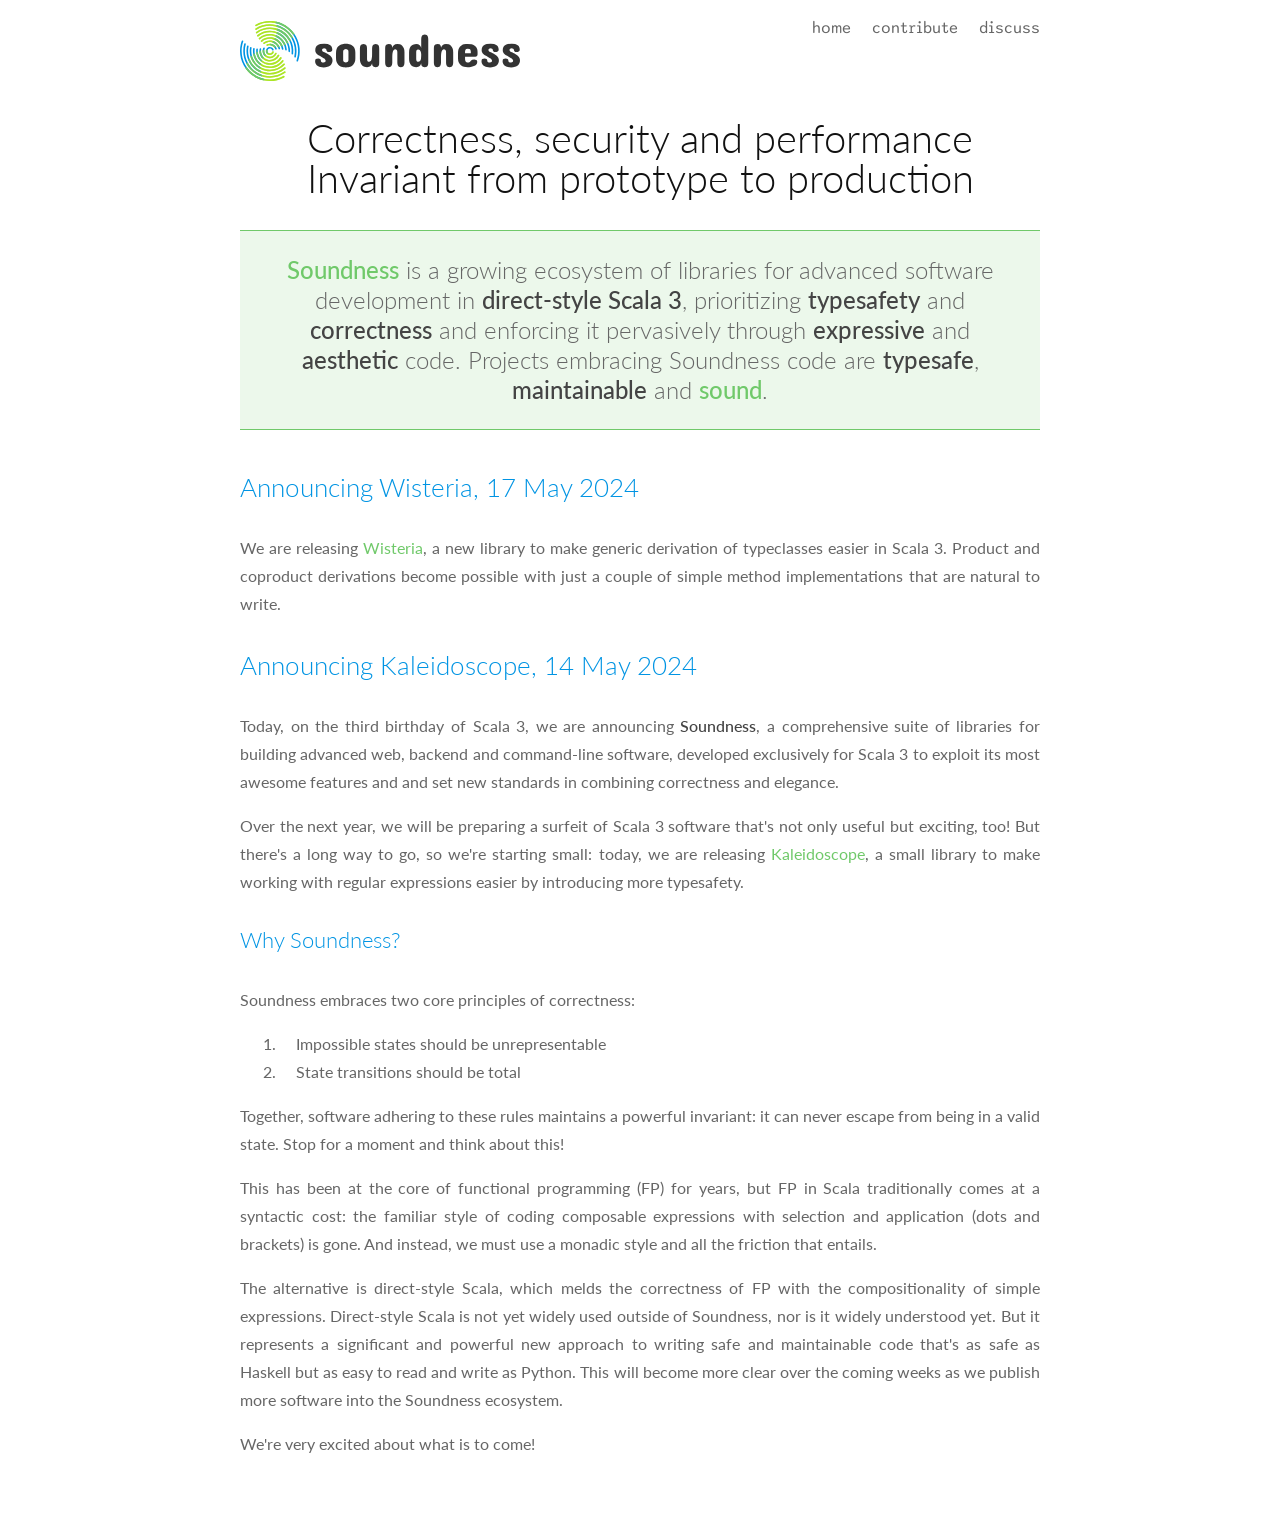
==== index.html @ fe956d38 "Initial commit" ====
<!doctype html>
<html>
    <head>
        <title>Soundness</title>
        <meta charset="utf-8" />
        <link rel="stylesheet" href="styles.css" />
        <link rel="icon" type="image/x-icon" href="/images/logo2.svg" />
    </head>
    <body>
        <nav>
            <ul>
                <li><a href="/">home</a></li>
                <li>
                    <a href="https://github.com/propensive/soundness"
                        >contribute</a
                    >
                </li>
                <li>
                    <a href="https://discord.com/invite/MBUrkTgMnA">discuss</a>
                </li>
            </ul>
        </nav>
        <main>
            <h1>
                Correctness, security and performance<br />Invariant from
                prototype to production
            </h1>
            <section>
                <p class="intro">
                    <b class="highlight">Soundness</b> is a growing ecosystem of
                    libraries for advanced software development in
                    <b>direct-style Scala 3</b>, prioritizing
                    <b>typesafety</b> and <b>correctness</b> and enforcing it
                    pervasively through <b>expressive</b> and
                    <b>aesthetic</b> code. Projects embracing Soundness code are
                    <b>typesafe</b>, <b>maintainable</b> and
                    <b class="highlight">sound</b>.
                </p>
            </section>
            <h2>Announcing Wisteria, 17 May 2024</h2>
            <p>
                We are releasing <a href="/wisteria">Wisteria</a>, a new library
                to make generic derivation of typeclasses easier in Scala 3.
                Product and coproduct derivations become possible with just a
                couple of simple method implementations that are natural to
                write.
            </p>
            <h2>Announcing Kaleidoscope, 14 May 2024</h2>
            <p>
                Today, on the third birthday of Scala 3, we are announcing
                <b>Soundness</b>, a comprehensive suite of libraries for
                building advanced web, backend and command-line software,
                developed exclusively for Scala 3 to exploit its most awesome
                features and and set new standards in combining correctness and
                elegance.
            </p>
            <p>
                Over the next year, we will be preparing a surfeit of Scala 3
                software that's not only useful but exciting, too! But there's a
                long way to go, so we're starting small: today, we are releasing
                <a href="/kaleidoscope">Kaleidoscope</a>, a small library to
                make working with regular expressions easier by introducing more
                typesafety.
            </p>
            <h3>Why Soundness?</h3>
            <p>Soundness embraces two core principles of correctness:</p>
            <ol>
                <li>Impossible states should be unrepresentable</li>
                <li>State transitions should be total</li>
            </ol>
            <p>
                Together, software adhering to these rules maintains a powerful
                invariant: it can never escape from being in a valid state. Stop
                for a moment and think about this!
            </p>
            <p>
                This has been at the core of functional programming (FP) for
                years, but FP in Scala traditionally comes at a syntactic cost:
                the familiar style of coding composable expressions with
                selection and application (dots and brackets) is gone. And
                instead, we must use a monadic style and all the friction that
                entails.
            </p>
            <p>
                The alternative is direct-style Scala, which melds the
                correctness of FP with the compositionality of simple
                expressions. Direct-style Scala is not yet widely used outside
                of Soundness, nor is it widely understood yet. But it represents
                a significant and powerful new approach to writing safe and
                maintainable code that's as safe as Haskell but as easy to read
                and write as Python. This will become more clear over the coming
                weeks as we publish more software into the Soundness ecosystem.
            </p>
            <p>We're very excited about what is to come!</p>
        </main>
    </body>
</html>
---- styles.css ----
@import url('https://fonts.googleapis.com/css2?family=Sono:wght,MONO@200..800,0..1&display=swap');
@import url('https://fonts.googleapis.com/css2?family=Lato:ital,wght@0,100;0,300;0,400;0,700;0,900;1,100;1,300;1,400;1,700;1,900&display=swap');
body { margin: 0; font-family: Lato; line-height: 1.75; font-size: min(16px, calc(1.2vw + 4px)); color: #666666; font-variation-settings: "MONO" 0; text-size-adjust: none; }
b { color: #444444; font-weight: 500; }
a { color: #70c96aff; text-decoration: none; }
a:hover { color: #70c96acc; text-decoration: underline; }
pre { font-family: Sono; background-color: #331033; color: #cb8; border-top: solid 1px black; border-bottom: solid 1px black; font-size: 0.9rem; font-variation-settings: "MONO" 1; padding: 0.8em 1em; margin: 1em -1em; border-radius: 0.4em; line-height: 1.3em; overflow-x: auto; }
p { text-align: justify; }
p img { width: 16em; float: right; margin: 0 -1em 0 1em; shape-outside: circle(); }
h1 { color: #111; font-size: 2.5em; line-height: 1; text-align: center; font-weight: 300; }
h2 { color: #0094e3; font-size: 1.6em; font-weight: 300; line-height: 2; }
h3 { color: #0094e3; font-size: 1.4em; font-weight: 300; line-height: 2; }
h4 { color: #0094e3; font-size: 1.2em; font-weight: 300; line-height: 2; }
.intro { font-size: 1.5em; line-height: 1.25; text-align: center; font-weight: 300; }
.highlight { color: #70c96aff; }
code { font-family: Sono; font-variation-settings: "MONO" 1; font-size: 0.95em; background-color: #abe52b22; padding: 0 0.1em; border: solid 1px #abe52b55; border-radius: 0.2em; }
nav { font-family: Sono; padding: 0 0 0 0; right: 0; background-image: url('images/logo.svg'); background-repeat: no-repeat; background-size: 17.5rem; background-position: calc(50vw - min(800px, 90vw)/2) 10px; height: 5rem; }
nav ul { padding: 0; text-align: right; margin: 0.7rem calc(50vw - min(800px, 90vw)/2) 0.5rem 0; }
nav li { display: inline-block; margin: 0.2rem 0 0 1rem; border-bottom: solid 1px transparent; transition: ease-in-out 0.1s all; }
nav li:hover { border-bottom: solid 0.1rem #70c96a; }
nav li a { line-height; 2; text-decoration: none !important; color: inherit; transition: ease-in-out 0.1s all; }
section { border: solid 0.04rem #70c96aff; background-color: #70c96a22; border-left: none; border-right: none; padding: 0 1.4rem; margin: 2em 0; }
main { width: min(800px, 90vw); margin: 0 auto 0; padding: 0 0 3em 0; }
main li { padding-left: 1em; }

@media (max-device-width: 480px) {
  body { text-size-adjust: 133%; }
  nav { height: 12.5em; background-size: 80vw; background-position-y: 2em; }
}

@media (prefers-color-scheme: dark) {
  body { background-color: #111; color: #cccccc; }
  h1 { color: #eee; }
  nav { background-image: url('images/logo-dark.svg'); }
  .intro { color: #ccc; }
  b { color: #fff; }
}
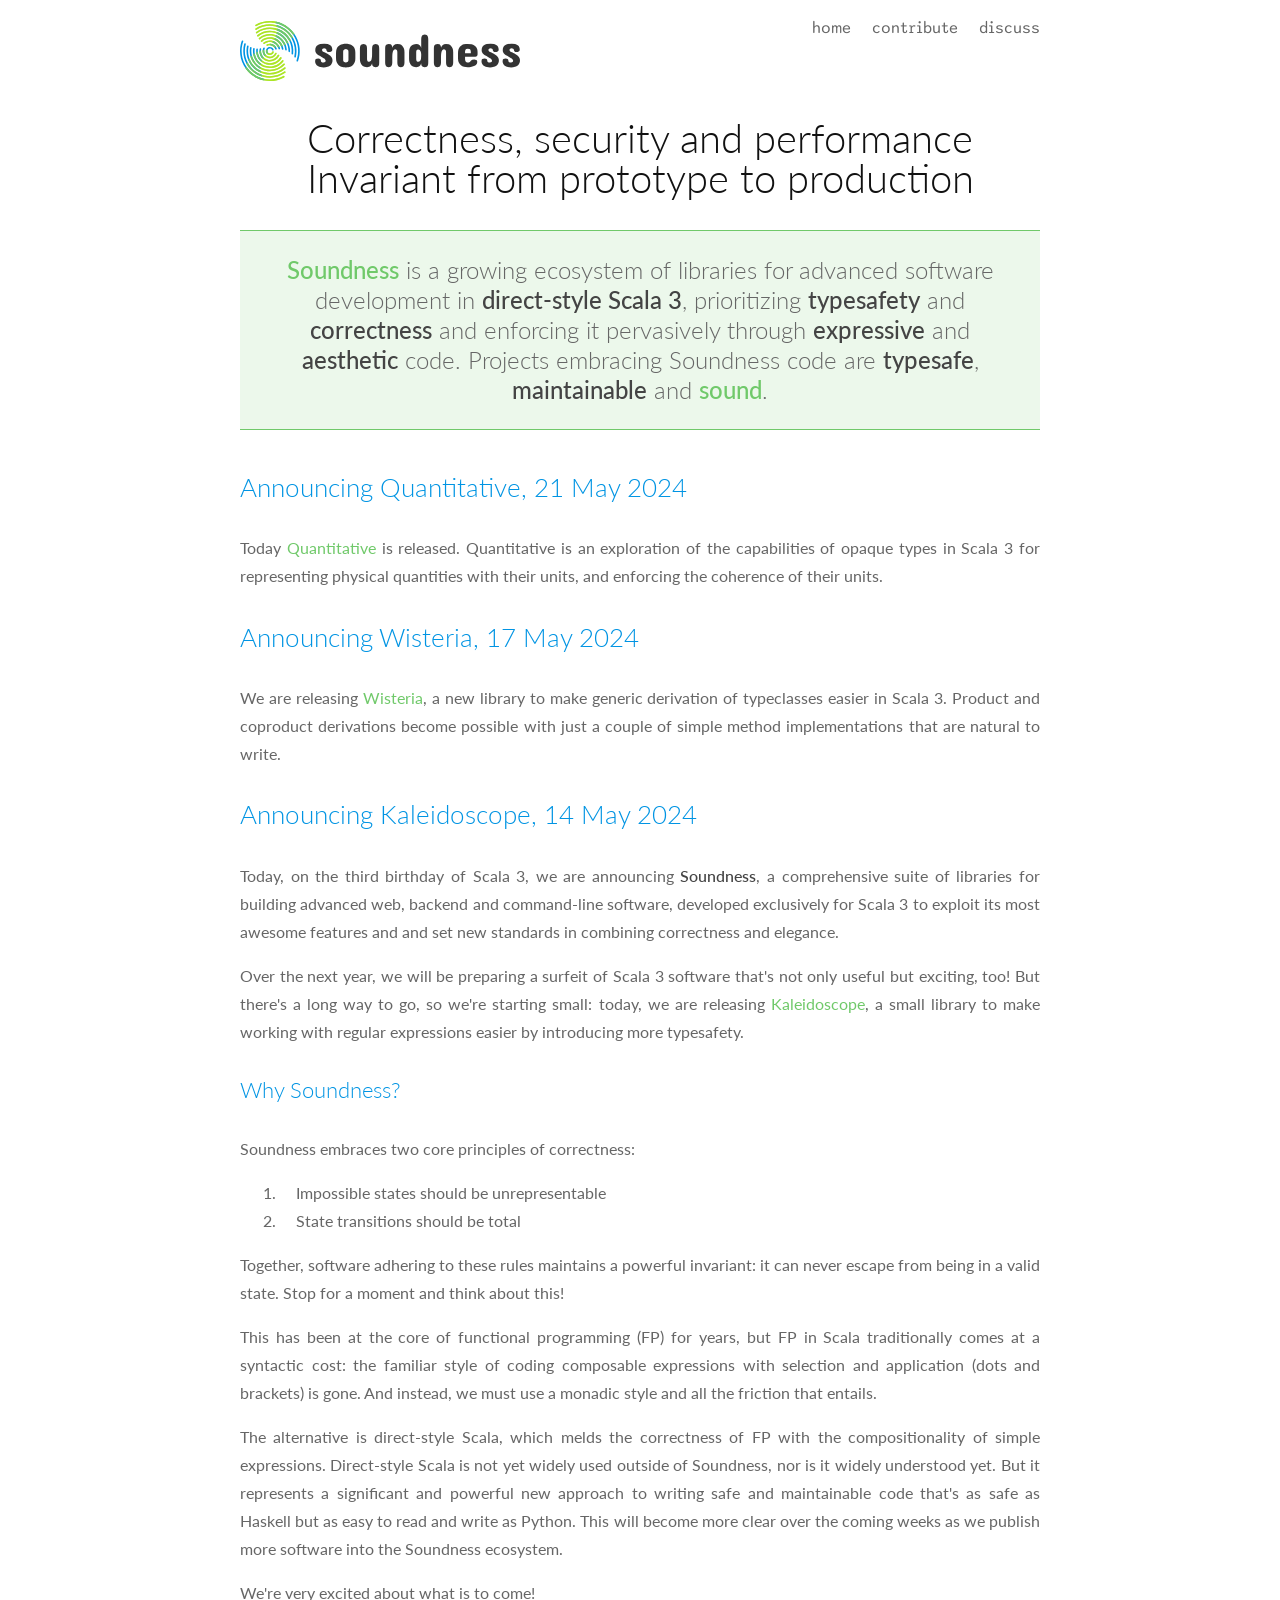
==== commit ad19658d: "Update index.html" ====
--- a/index.html
+++ b/index.html
@@ -37,6 +37,13 @@
                     <b class="highlight">sound</b>.
                 </p>
             </section>
+            <h2>Announcing Quantitative, 21 May 2024</h2>
+            <p>
+                Today <a href="/quantitative">Quantitative</a> is released. Quantitative
+		is an exploration of the capabilities of opaque types in Scala 3 for
+		representing physical quantities with their units, and
+		enforcing the coherence of their units.
+	    </p>
             <h2>Announcing Wisteria, 17 May 2024</h2>
             <p>
                 We are releasing <a href="/wisteria">Wisteria</a>, a new library
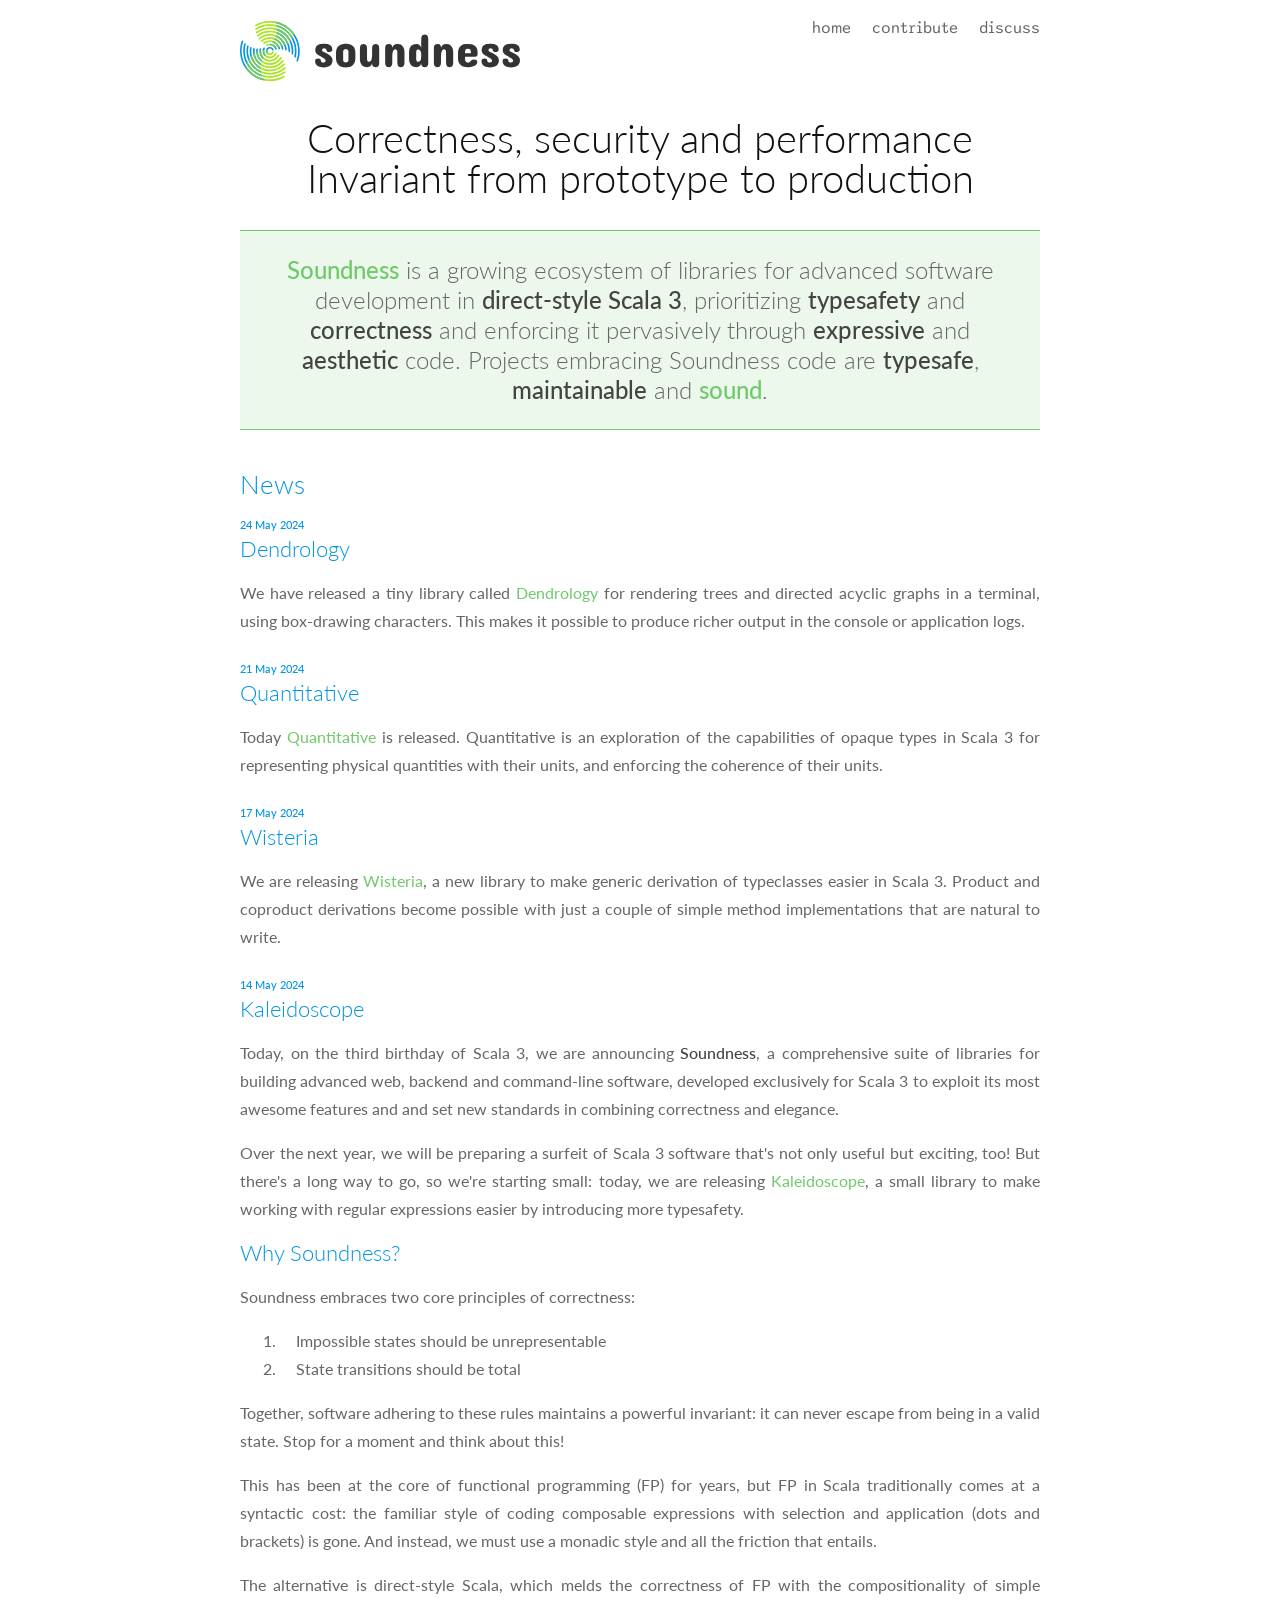
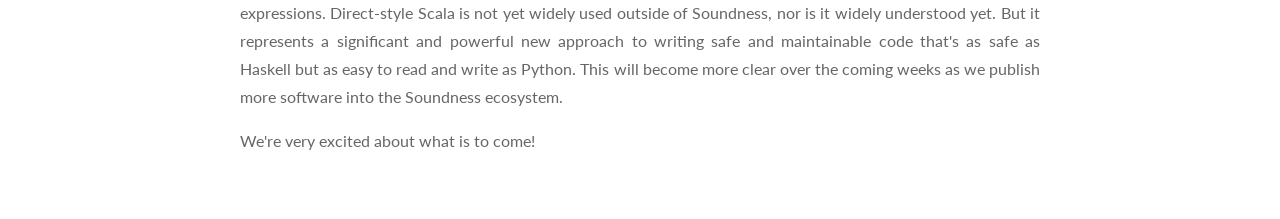
==== commit fa448930: "More releases" ====
--- a/index.html
+++ b/index.html
@@ -37,14 +37,22 @@
                     <b class="highlight">sound</b>.
                 </p>
             </section>
-            <h2>Announcing Quantitative, 21 May 2024</h2>
+            <h2>News</h2>
+            <h3><span class="date">24 May 2024<br></span>Dendrology</h3>
+            <p>
+		We have released a tiny library called <a
+		href="/dendrology">Dendrology</a> for rendering trees and
+		directed acyclic graphs in a terminal, using box-drawing
+		characters. This makes it possible to produce richer output in
+		the console or application logs.</p>
+            <h3><span class="date">21 May 2024<br></span>Quantitative</h3>
             <p>
                 Today <a href="/quantitative">Quantitative</a> is released. Quantitative
 		is an exploration of the capabilities of opaque types in Scala 3 for
 		representing physical quantities with their units, and
 		enforcing the coherence of their units.
 	    </p>
-            <h2>Announcing Wisteria, 17 May 2024</h2>
+            <h3><span class="date">17 May 2024<br></span>Wisteria</h3>
             <p>
                 We are releasing <a href="/wisteria">Wisteria</a>, a new library
                 to make generic derivation of typeclasses easier in Scala 3.
@@ -52,7 +60,7 @@
                 couple of simple method implementations that are natural to
                 write.
             </p>
-            <h2>Announcing Kaleidoscope, 14 May 2024</h2>
+            <h3><span class="date">14 May 2024<br></span>Kaleidoscope</h3>
             <p>
                 Today, on the third birthday of Scala 3, we are announcing
                 <b>Soundness</b>, a comprehensive suite of libraries for
--- a/styles.css
+++ b/styles.css
@@ -8,9 +8,10 @@
 p { text-align: justify; }
 p img { width: 16em; float: right; margin: 0 -1em 0 1em; shape-outside: circle(); }
 h1 { color: #111; font-size: 2.5em; line-height: 1; text-align: center; font-weight: 300; }
-h2 { color: #0094e3; font-size: 1.6em; font-weight: 300; line-height: 2; }
-h3 { color: #0094e3; font-size: 1.4em; font-weight: 300; line-height: 2; }
-h4 { color: #0094e3; font-size: 1.2em; font-weight: 300; line-height: 2; }
+h2 { color: #0094e3; font-size: 1.6em; font-weight: 300; margin: 0; }
+h3 { color: #0094e3; font-size: 1.4em; font-weight: 300; margin: 0; line-height: 1.25; }
+h4 { color: #0094e3; font-size: 1.2em; font-weight: 300; margin: 0; }
+.date { font-size: 0.5em; font-weight: 450; }
 .intro { font-size: 1.5em; line-height: 1.25; text-align: center; font-weight: 300; }
 .highlight { color: #70c96aff; }
 code { font-family: Sono; font-variation-settings: "MONO" 1; font-size: 0.95em; background-color: #abe52b22; padding: 0 0.1em; border: solid 1px #abe52b55; border-radius: 0.2em; }
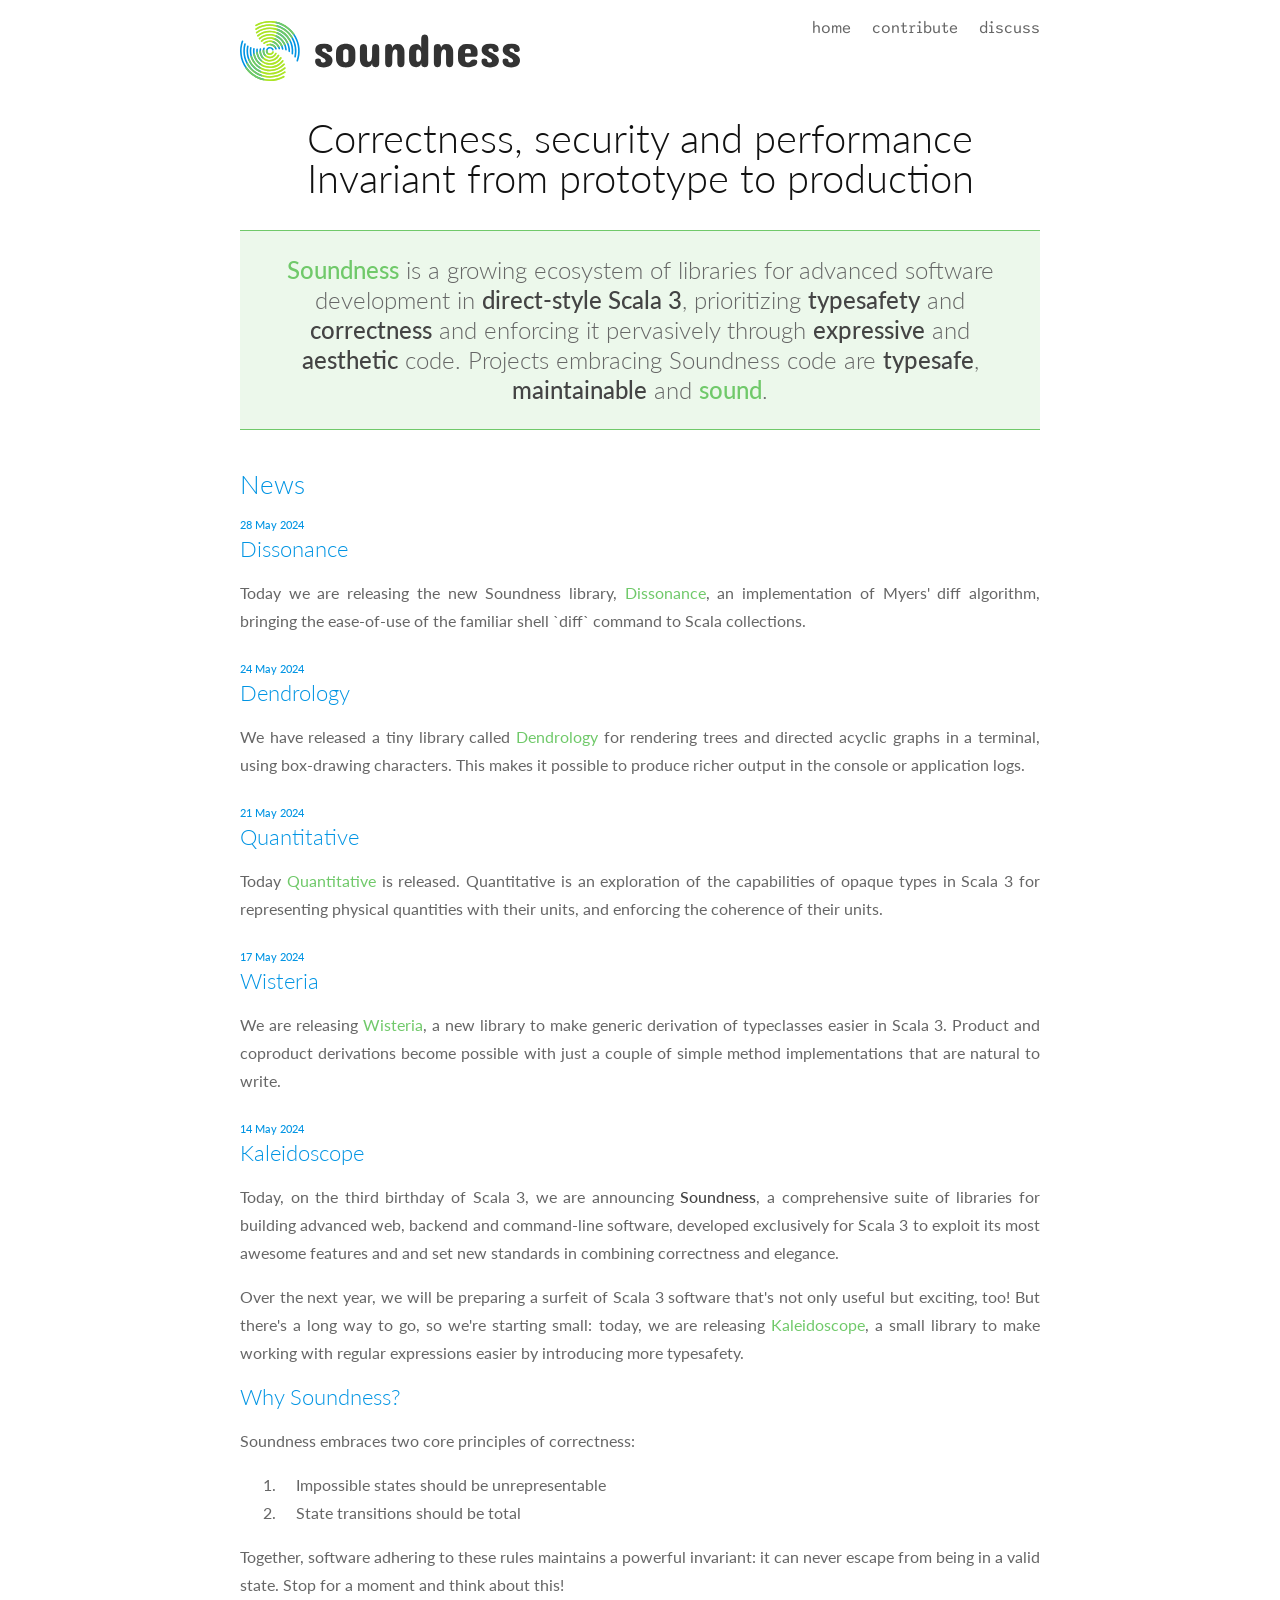
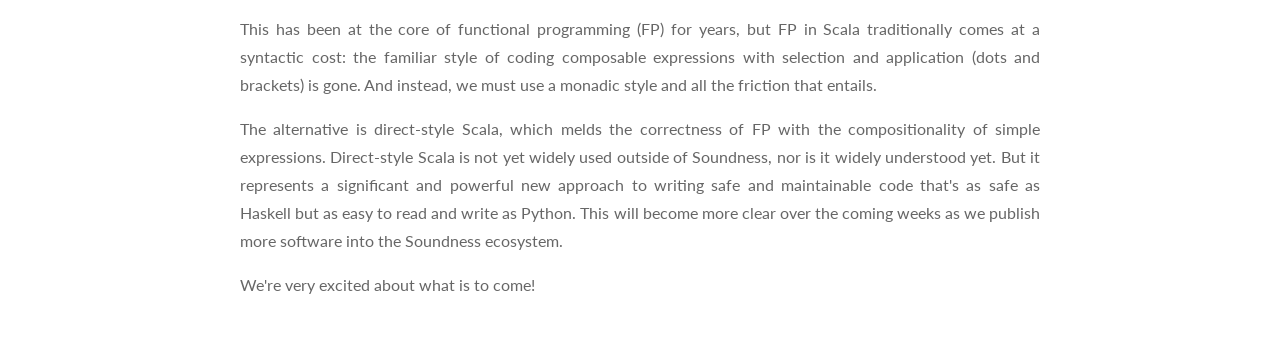
==== commit e4a7cd34: "Annonuce Dissonance on home page" ====
--- a/index.html
+++ b/index.html
@@ -38,6 +38,13 @@
                 </p>
             </section>
             <h2>News</h2>
+            <h3><span class="date">28 May 2024<br></span>Dissonance</h3>
+            <p>
+		Today we are releasing the new Soundness library, <a
+		href="/dissonance">Dissonance</a>, an implementation of Myers'
+		diff algorithm, bringing the ease-of-use of the familiar shell
+		`diff` command to Scala collections.
+	    </p>
             <h3><span class="date">24 May 2024<br></span>Dendrology</h3>
             <p>
 		We have released a tiny library called <a
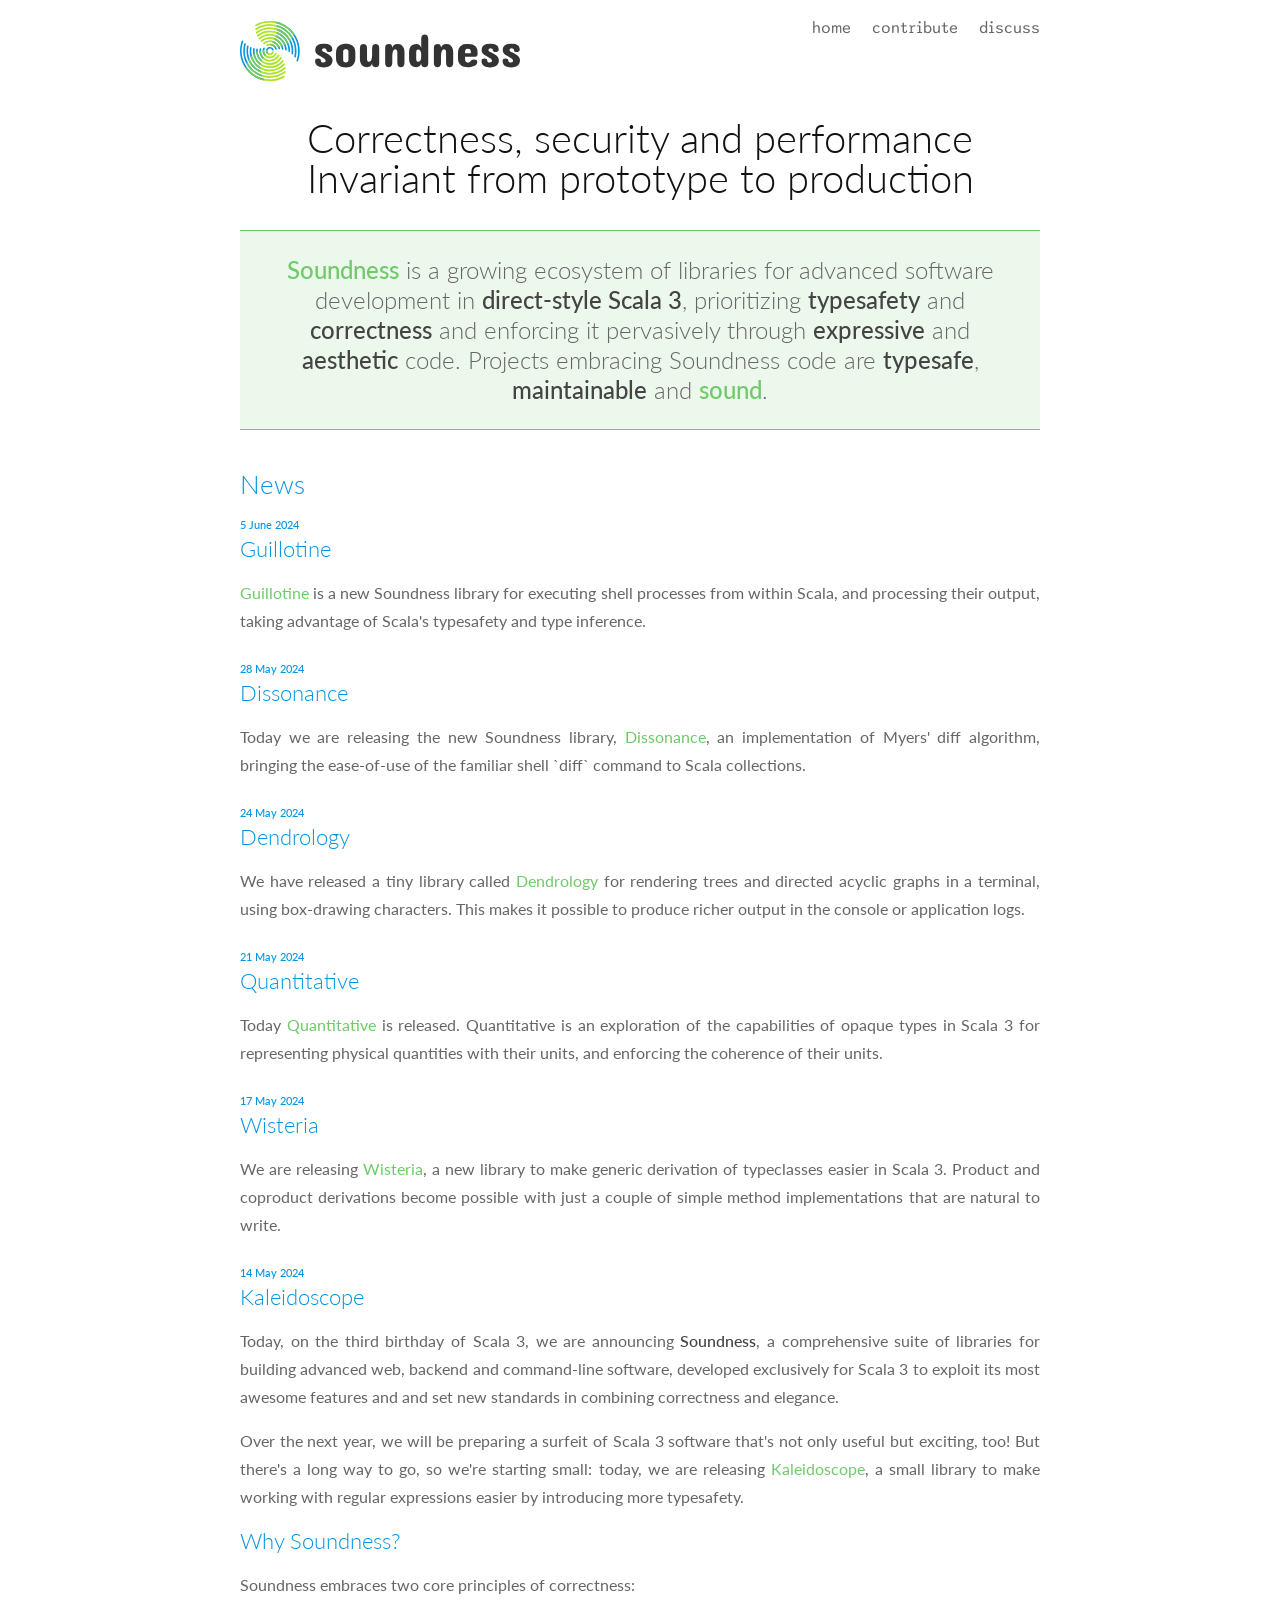
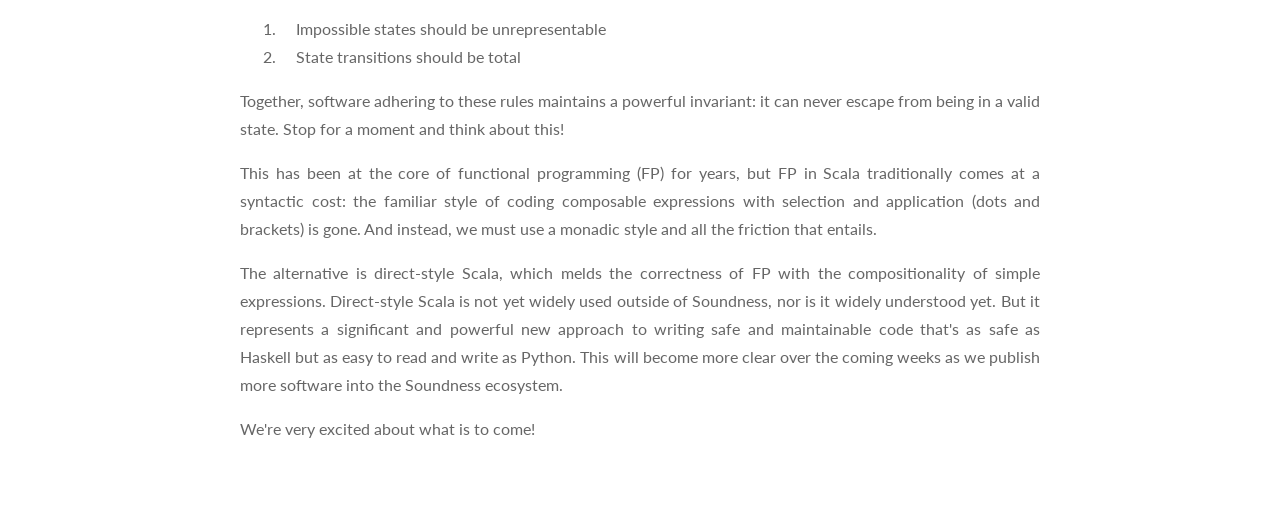
==== commit a7a5e958: "Update index page" ====
--- a/index.html
+++ b/index.html
@@ -38,6 +38,10 @@
                 </p>
             </section>
             <h2>News</h2>
+            <h3><span class="date">5 June 2024<br></span>Guillotine</h3>
+            <p>
+                <a href="/guillotine">Guillotine</a> is a new Soundness library for executing shell processes from within Scala, and processing their output, taking advantage of Scala's typesafety and type inference.
+	    </p>
             <h3><span class="date">28 May 2024<br></span>Dissonance</h3>
             <p>
 		Today we are releasing the new Soundness library, <a
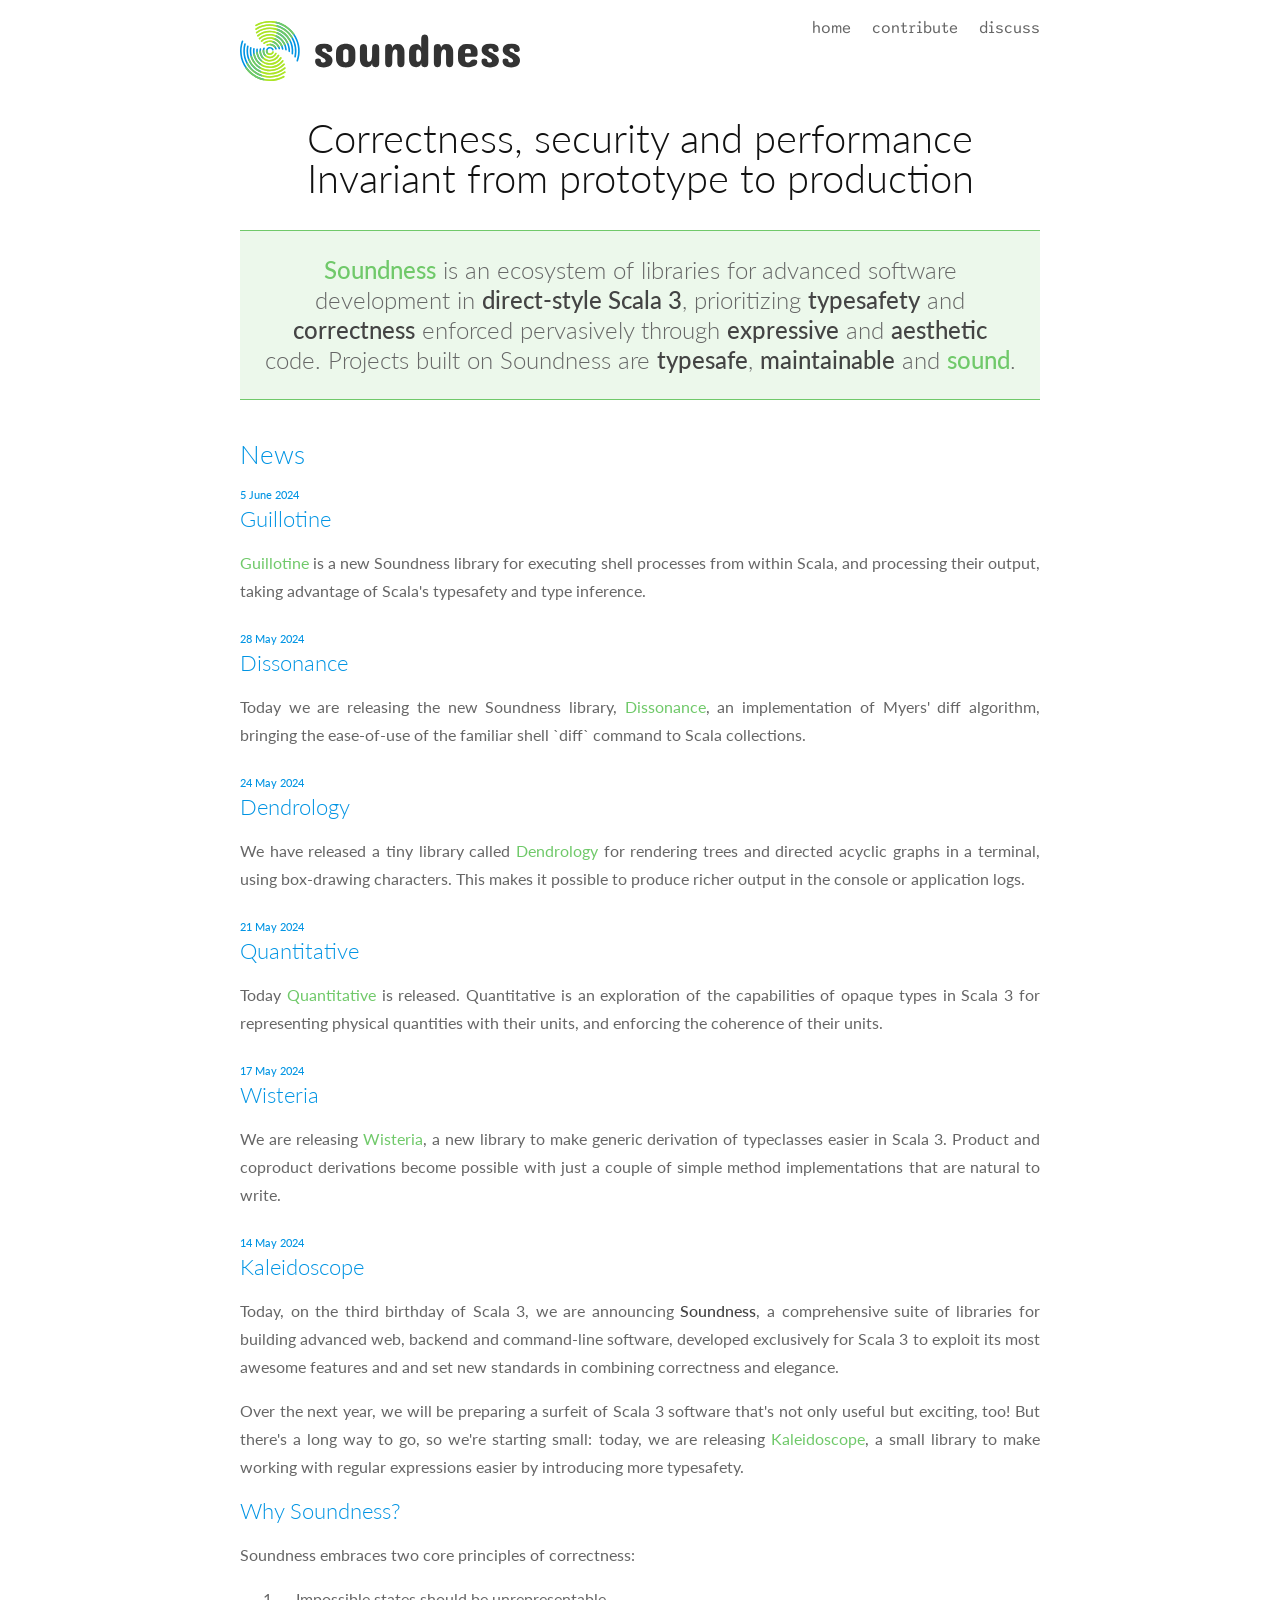
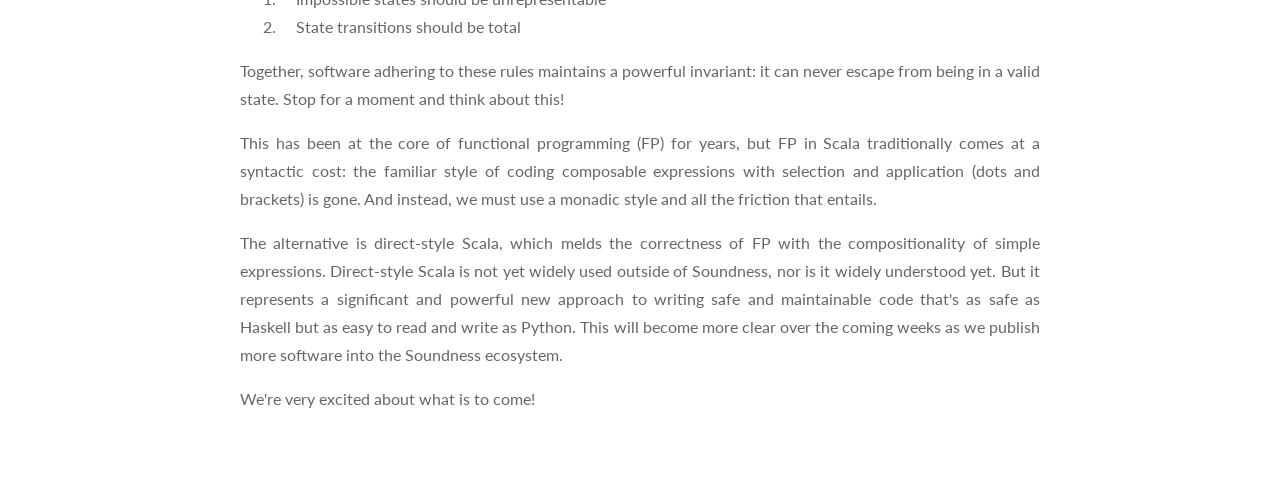
==== commit 3880d3be: "Simplify intro" ====
--- a/index.html
+++ b/index.html
@@ -27,12 +27,12 @@
             </h1>
             <section>
                 <p class="intro">
-                    <b class="highlight">Soundness</b> is a growing ecosystem of
+                    <b class="highlight">Soundness</b> is an ecosystem of
                     libraries for advanced software development in
                     <b>direct-style Scala 3</b>, prioritizing
-                    <b>typesafety</b> and <b>correctness</b> and enforcing it
+                    <b>typesafety</b> and <b>correctness</b> enforced
                     pervasively through <b>expressive</b> and
-                    <b>aesthetic</b> code. Projects embracing Soundness code are
+                    <b>aesthetic</b> code. Projects built on Soundness are
                     <b>typesafe</b>, <b>maintainable</b> and
                     <b class="highlight">sound</b>.
                 </p>
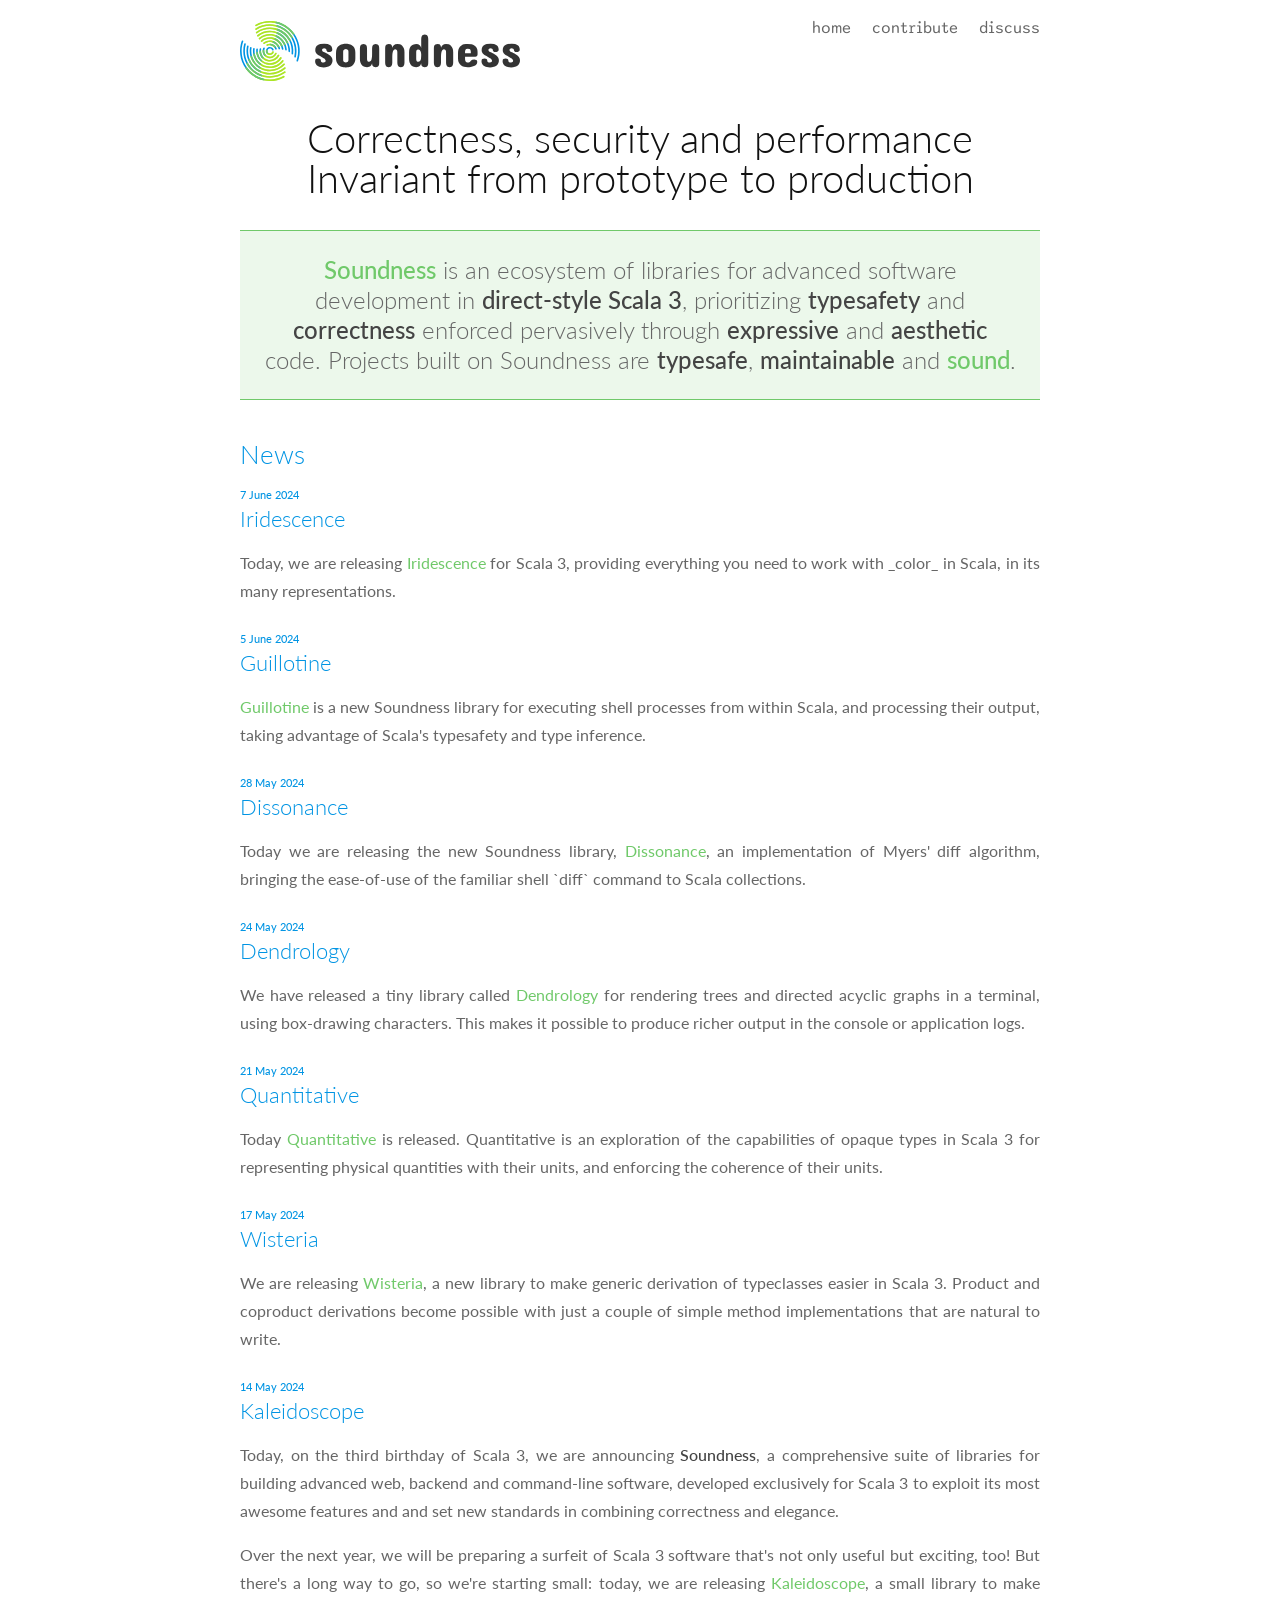
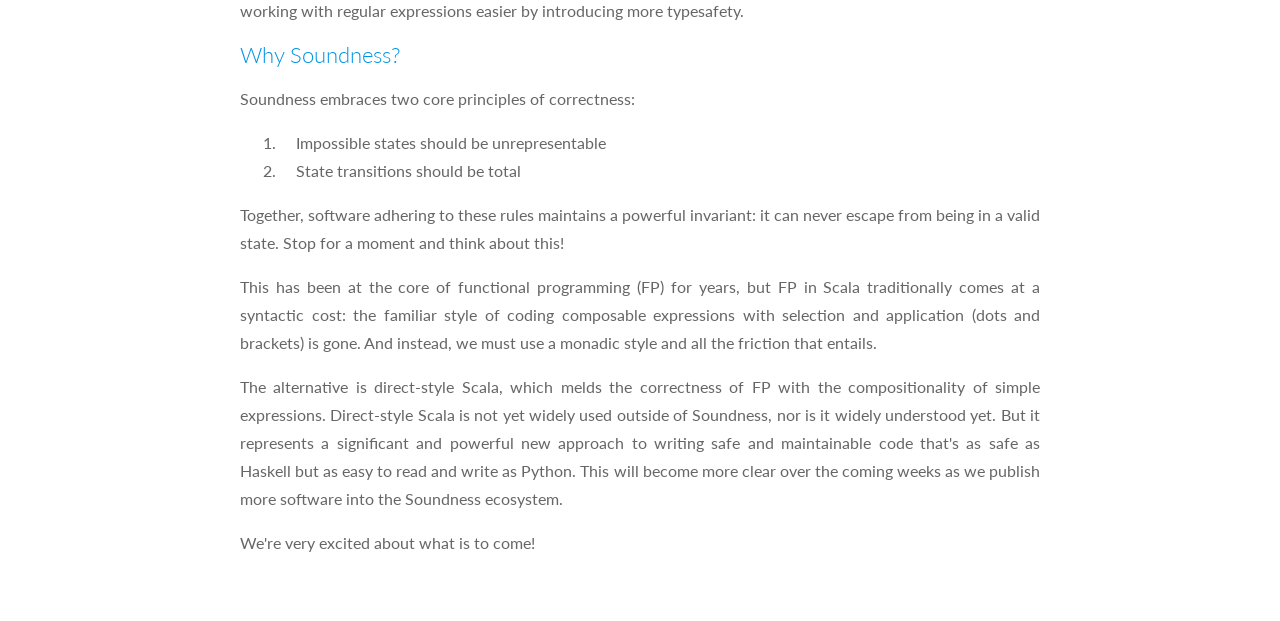
==== commit c7894b25: "Update home page" ====
--- a/index.html
+++ b/index.html
@@ -38,6 +38,10 @@
                 </p>
             </section>
             <h2>News</h2>
+            <h3><span class="date">7 June 2024<br></span>Iridescence</h3>
+            <p>
+                Today, we are releasing <a href="/iridescence">Iridescence</a> for Scala 3, providing everything you need to work with _color_ in Scala, in its many representations.
+	    </p>
             <h3><span class="date">5 June 2024<br></span>Guillotine</h3>
             <p>
                 <a href="/guillotine">Guillotine</a> is a new Soundness library for executing shell processes from within Scala, and processing their output, taking advantage of Scala's typesafety and type inference.
